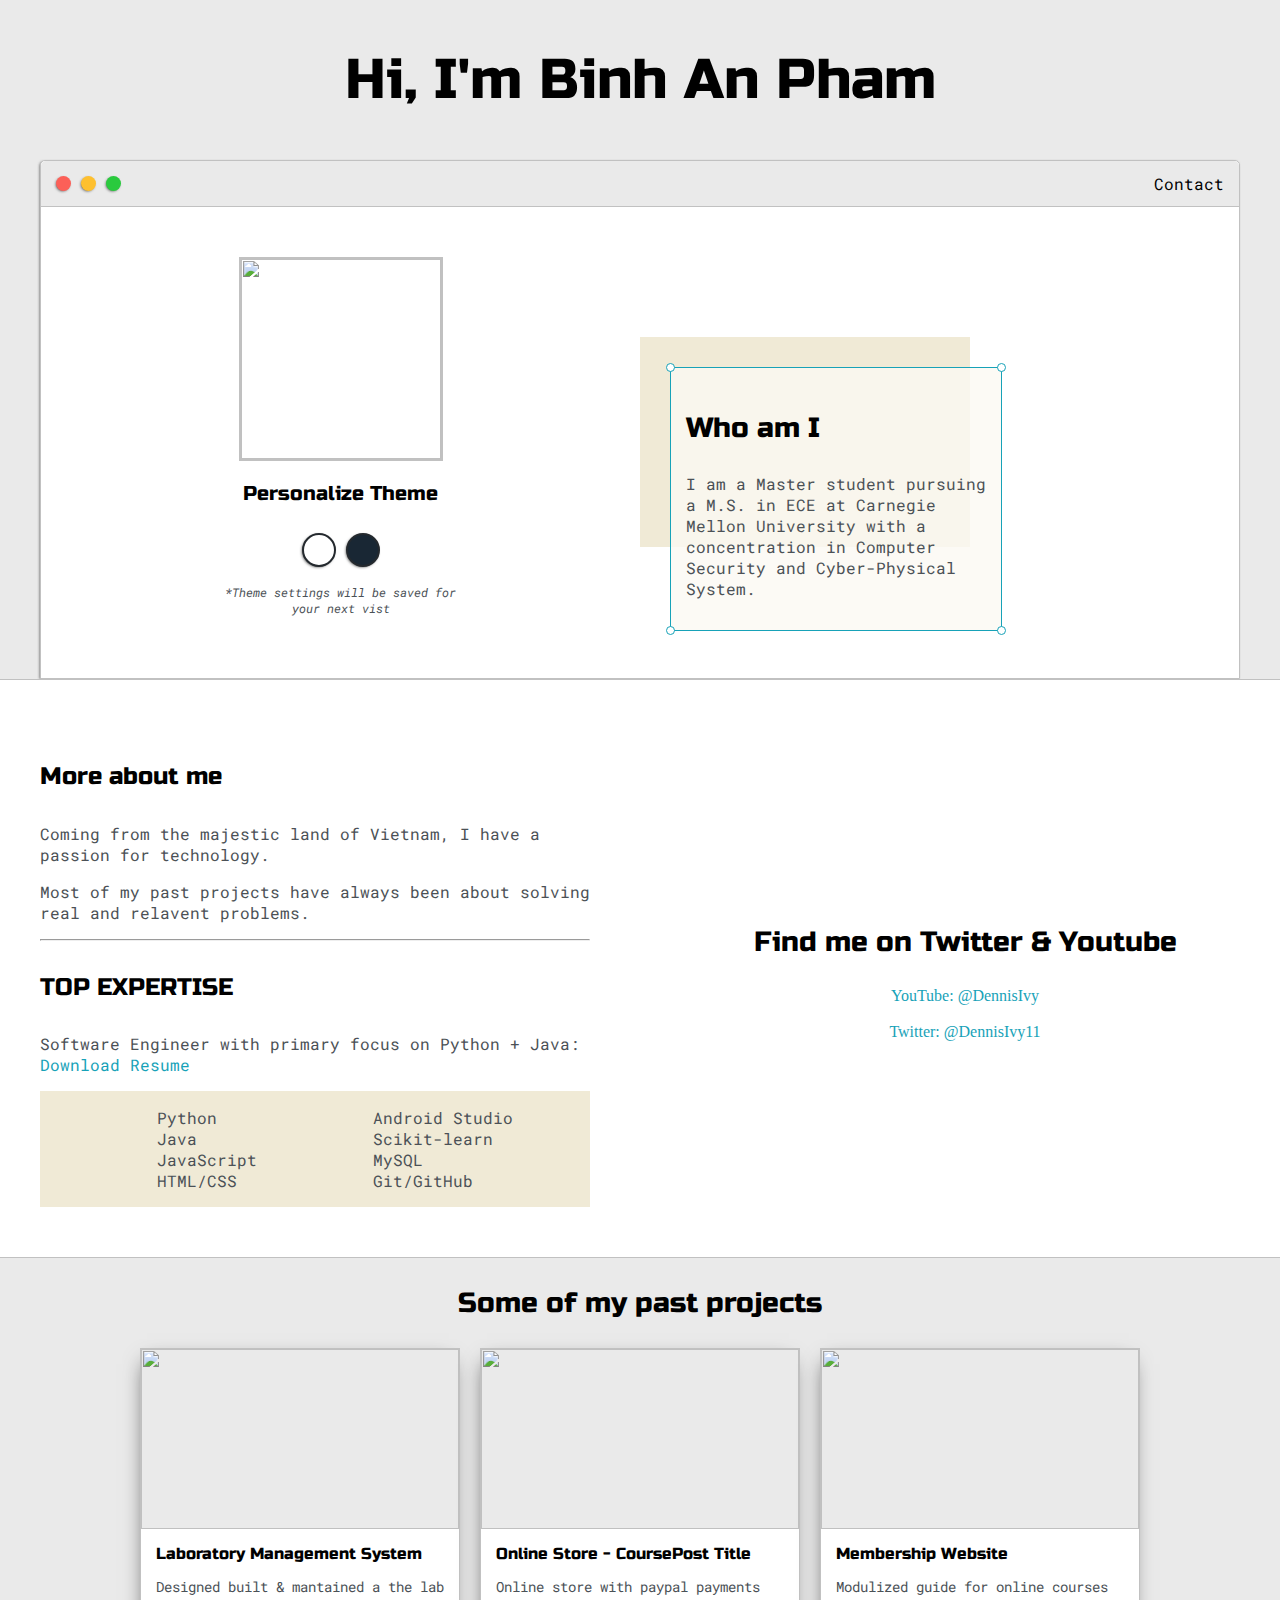
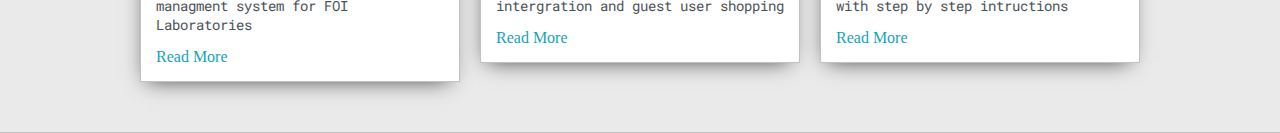
==== index.html @ dceb86a9 "first commit" ====
<!DOCTYPE html>
<html>
<head>
	<title>Binh An Pham</title>

	<meta name="viewport" content="width=device-width, initial-scale=1, maximum-scale=1, minimum-scale=1" />

	<link href="https://fonts.googleapis.com/css2?family=Russo+One&display=swap" rel="stylesheet">

	<link href="https://fonts.googleapis.com/css2?family=Roboto+Mono:wght@500&family=Russo+One&display=swap" rel="stylesheet">

	<link rel="stylesheet" type="text/css" href="default.css">
	<link id="theme-style" rel="stylesheet" type="text/css" href="">
</head>
<body>

	<section class="s1">
		<div class="main-container">
			<div class="greeting-wrapper">
				<h1>Hi, I'm Binh An Pham</h1>
			</div>


			<div class="intro-wrapper">
				<div class="nav-wrapper">

					<!-- Link around dots-wrapper added after tutorial video -->
					<a href="index.html">
						<div class="dots-wrapper">
							<div id="dot-1" class="browser-dot"></div>
							<div id="dot-2" class="browser-dot"></div>
							<div id="dot-3" class="browser-dot"></div>
						</div>
					</a>
					

					<ul id="navigation">
						<li><a href="index.html#contact">Contact</a></li>

					</ul>
				</div>

				<div class="left-column">
					<img id="profile_pic" src="images/Dennis.jpg">
					<h5 style="text-align: center;line-height: 0;">Personalize Theme</h5>

					<div id="theme-options-wrapper">
						<div data-mode="light" id="light-mode" class="theme-dot"></div>
						<div data-mode="blue" id="blue-mode" class="theme-dot"></div>
					</div>

					<p id="settings-note">*Theme settings will be saved for<br>your next vist</p>
				</div>

				<div class="right-column">

					<div id="preview-shadow">
						<div id="preview">
							<div id="corner-tl" class="corner"></div>
							<div id="corner-tr" class="corner"></div>
							<h3>Who am I</h3>
							<p>I am a Master student pursuing a M.S. in ECE at Carnegie Mellon University with a concentration in Computer Security and Cyber-Physical System.</p>
							<div id="corner-br" class="corner"></div>
							<div id="corner-bl" class="corner"></div>
						</div>
					</div>
				</div>
			</div>
		</div>
	</section>

	<section class="s2">
		<div class="main-container">

			<div class="about-wrapper">
				<div class="about-me">
					<h4>More about me</h4>

					<p>Coming from the majestic land of Vietnam, I have a passion for technology.</p>

					<p>Most of my past projects have always been about solving real and relavent problems.</p>


					<hr>

					<h4>TOP EXPERTISE</h4>

					<p>Software Engineer with primary focus on Python + Java: <a target="_blank" href="asset/Pham_resume.pdf">Download Resume</a></p>

					<div id="skills">
						<ul>
							<li>Python</li>
							<li>Java</li>
							<li>JavaScript</li>
							<li>HTML/CSS</li>
						</ul>
						<ul>
							<li>Android Studio</li>
							<li>Scikit-learn</li>
							<li>MySQL</li>
							<li>Git/GitHub</li>
						</ul>

					</div>

				</div>

				
				<div class="social-links">
					<h3>Find me on Twitter & Youtube</h3>

					<a target="_blank" href="https://www.youtube.com/c/dennisivy">YouTube: @DennisIvy</a>
					<br>
					<a target="_blank" href="https://twitter.com/dennisivy11">Twitter: @DennisIvy11</a>
				</div>
			</div>

		</div>
	</section>

	<section class="s1">
		<div class="main-container">
			<h3 style="text-align: center;">Some of my past projects</h3>

			<div class="post-wrapper">

				<div>
					<div class="post">
						<img class="thumbnail" src="images/dash.jpg">
						<div class="post-preview">
							<h6 class="post-title">Laboratory Management System</h6>
							<p class="post-intro">Designed built & mantained a the lab managment system for FOI Laboratories</p>
							<a href="post.html">Read More</a>
						</div>
					</div>
				</div>

				<div>
					<div class="post">
						<img class="thumbnail" src="images/ecom.jpg">
						<div class="post-preview">
							<h6 class="post-title">Online Store - CoursePost Title</h6>
							<p class="post-intro">Online store with paypal payments intergration and guest user shopping</p>
							<a href="post.html">Read More</a>
						</div>
					</div>
				</div>

				<div>
					<div class="post">
						<img class="thumbnail" src="images/membership site.jpg">
						<div class="post-preview">
							<h6 class="post-title">Membership Website</h6>
							<p class="post-intro">Modulized guide for online courses with step by  step intructions</p>
							<a href="post.html">Read More</a>
						</div>
					</div>
				</div>

			</div>
		</div>
	</section>

	<script type="text/javascript" src="script.js"></script>
</body>
</html>
---- default.css ----
:root{
	--mainColor:#eaeaea;
	--secondaryColor:#fff;

	--borderColor:#c1c1c1;

	--mainText:black;
	--secondaryText:#4b5156;

	--themeDotBorder:#24292e;

	--previewBg:rgb(251, 249, 243, 0.8);
	--previewShadow:#f0ead6;


	--buttonColor:black;


}


html, body{
	padding: 0;
	margin: 0;
	scroll-behavior: smooth;
}

body *{
	transition: 0.3s;
}


h1, h2, h3, h4, h5, h6, strong{
	color: var(--mainText);
	font-family: 'Russo One', sans-serif;
	font-weight: 500;
}

p, li, span, label, input, textarea{
	color: var(--secondaryText);
	font-family: 'Roboto Mono', monospace;
}

a{
	text-decoration: none;
	color:#17a2b8;
}

ul{
	list-style: none;
}

h1 { font-size: 56px;}
h2 { font-size: 36px;}
h3 { font-size: 28px;}
h4 { font-size: 24px;}
h5 { font-size: 20px;}
h6 { font-size: 16px;}


.s1{
	background-color: var(--mainColor);
	border-bottom:1px solid var(--borderColor);
	overflow:auto;
}

.s2{
	background-color: var(--secondaryColor);
	border-bottom:1px solid var(--borderColor);
	overflow:auto;
}




.main-container{
	width: 1200px;
	margin: 0 auto;
}


.greeting-wrapper{
	display: grid;
	text-align: center;
	align-content: center;
	min-height: 10em;

}

.intro-wrapper{
	background-color: var(--secondaryColor);
	border:1px solid var(--borderColor);
	border-radius:5px 5px 0 0;


	-webkit-box-shadow: -1px 1px 3px -1px rgba(0,0,0,0.75);
	-moz-box-shadow: -1px 1px 3px -1px rgba(0,0,0,0.75);
	box-shadow: -1px 1px 3px -1px rgba(0,0,0,0.75);

	display: grid;
	grid-template-columns: 1fr 1fr;
	grid-template-areas: 
		'nav-wrapper nav-wrapper'
		'left-column right-column'
	;
}


.nav-wrapper{
	border-radius:5px 5px 0 0;
	grid-area:nav-wrapper;
	border-bottom: 1px solid var(--borderColor);
	display: flex;
	justify-content: space-between;
	align-items: center;
	background-color: var(--mainColor);
}

#navigation a{
	color:var(--mainText);
}


#navigation{
	margin:0;
	padding: 10px;
}

#navigation li{
	display: inline-block;
	margin-right: 5px;
	margin-left:5px;
}

.dots-wrapper{
	display: flex;
	padding: 10px;
}

#dot-1{
	background-color:  #FC6058;
}

#dot-2{
	background-color:  #FEC02F;
}

#dot-3{
	background-color:  #2ACA3E;
}

.browser-dot{
	background-color: black;
	height: 15px;
	width: 15px;
	border-radius: 50%;
	margin: 5px;

	-webkit-box-shadow: -1px 1px 3px -1px rgba(0,0,0,0.75);
	-moz-box-shadow: -1px 1px 3px -1px rgba(0,0,0,0.75);
	box-shadow: -1px 1px 3px -1px rgba(0,0,0,0.75);

}


.left-column{
	grid-area: left-column;
	padding-top:50px;
	padding-bottom: 50px;
}

#profile_pic{
	display: block;
	margin:0 auto;

	height: 200px;
	width: 200px;
	object-fit: cover;
	border:2px solid var(--borderColor);
}


#theme-options-wrapper{
	display: flex;
	justify-content: center;
}

.theme-dot{
	height: 30px;
	width: 30px;
	background-color: black;
	border-radius: 50%;

	margin: 5px;
	border:2px solid var(--themeDotBorder);

	-webkit-box-shadow: -1px 1px 3px -1px rgba(0,0,0,0.75);
	-moz-box-shadow: -1px 1px 3px -1px rgba(0,0,0,0.75);
	box-shadow: -1px 1px 3px -1px rgba(0,0,0,0.75);

	cursor: pointer;
}


.theme-dot:hover{
	border-width: 5px;
}


#light-mode{
	background-color: #fff;
}

#blue-mode{
	background-color: #192734;
}

#green-mode{
	background-color: #78866b;
}

#purple-mode{
	background-color: #7E4C74;
}

#settings-note{
	font-size: 12px;
	font-style: italic;
	text-align: center;
}

.right-column{
	grid-area: right-column;
	display: grid;
	align-content: center;

	padding-top: 50px;
	padding-bottom: 50px;
}


#preview-shadow{
	background-color: var(--previewShadow);
	max-width: 300px;
	height: 180px;
	padding-left: 30px;
	padding-top: 30px;
}

#preview{
	width: 300px;
	border:1.5px solid #17a2b8;
	background-color: var(--previewBg);
	padding:15px;
	position: relative;
}

.corner{
	width:7px;
	height: 7px;
	border-radius: 50%;
	border:1.5px solid #17a2b8;
	background-color: #fff;
	position: absolute;
}

#corner-tl{
	top:-5px;
	left: -5px
}

#corner-tr{
	top:-5px;
	right: -5px
}


#corner-br{
	bottom:-5px;
	right: -5px
}


#corner-bl{
	bottom:-5px;
	left: -5px
}

.about-wrapper{
	display: grid;
	grid-template-columns: repeat(auto-fit, minmax(320px, 1fr));
	padding-bottom: 50px;
	padding-top: 50px;
	gap:100px;
}


#skills{
	display: flex;
	justify-content: space-evenly;
	background-color: var(--previewShadow);
}

.social-links{
	display: grid;
	align-content: center;
	text-align: center;
}

#social_img{
	width: 100%;
}


.post-wrapper{
	display: grid;
	grid-template-columns: repeat(auto-fit, 320px);
	gap:20px;
	justify-content: center;
	padding-bottom: 50px;
}

.post{
	border:1px solid var(--borderColor);
	-webkit-box-shadow: -2px 7px 21px -9px rgba(0,0,0,0.75);
	-moz-box-shadow: -2px 7px 21px -9px rgba(0,0,0,0.75);
	box-shadow: -2px 7px 21px -9px rgba(0,0,0,0.75);
}

.thumbnail{
	display: block;
	width: 100%;
	height:180px;
	object-fit: cover;
}

.post-preview{
	background-color: #fff;
	padding:15px;
}

.post-title{
	color:black;
	margin: 0;
}

.post-intro{
	color:#4b5156;
	font-size: 14px;
}


#contact-form{
	display: block;
	max-width: 600px;
	margin: 0 auto;
	border: 1px solid var(--borderColor);
	padding: 15px;
	border-radius: 5px;
	background-color: var(--mainColor);
	margin-bottom: 50px;

}

#contact-form label{
	line-height: 2.7em;
}

#contact-form textarea{
	min-height: 100px;
	font-size: 14px;
}


.input-field{
	width: 100%;
	padding-top: 10px;
	padding-bottom:10px; 
	background-color: var(--secondaryColor);
	border-radius: 5px;
	border:1px solid var(--borderColor);
	font-size: 14px;
}


#submit-btn{
	margin-top: 10px;
	width: 100%;
	padding-top: 10px;
	padding-bottom:10px; 
	color: #fff;
	background-color: var(--buttonColor);
	border:none;
}


@media screen and (max-width: 1200px){
	.main-container{
		width: 95%;
	}
}

@media screen and (max-width: 800px){
	.intro-wrapper{
		grid-template-columns: 1fr;
		grid-template-areas: 
			'nav-wrapper'
			'left-column'
			'right-column'
		;
	}

	.right-column{
		justify-content: center;
	}

}

@media screen and (max-width: 400px){
	#preview-shadow{
		max-width: 280px;
		height: 180px;
		padding-left: 10px;
		padding-top: 10px;
	}

	#preview{
		width: 280px;

	}

}
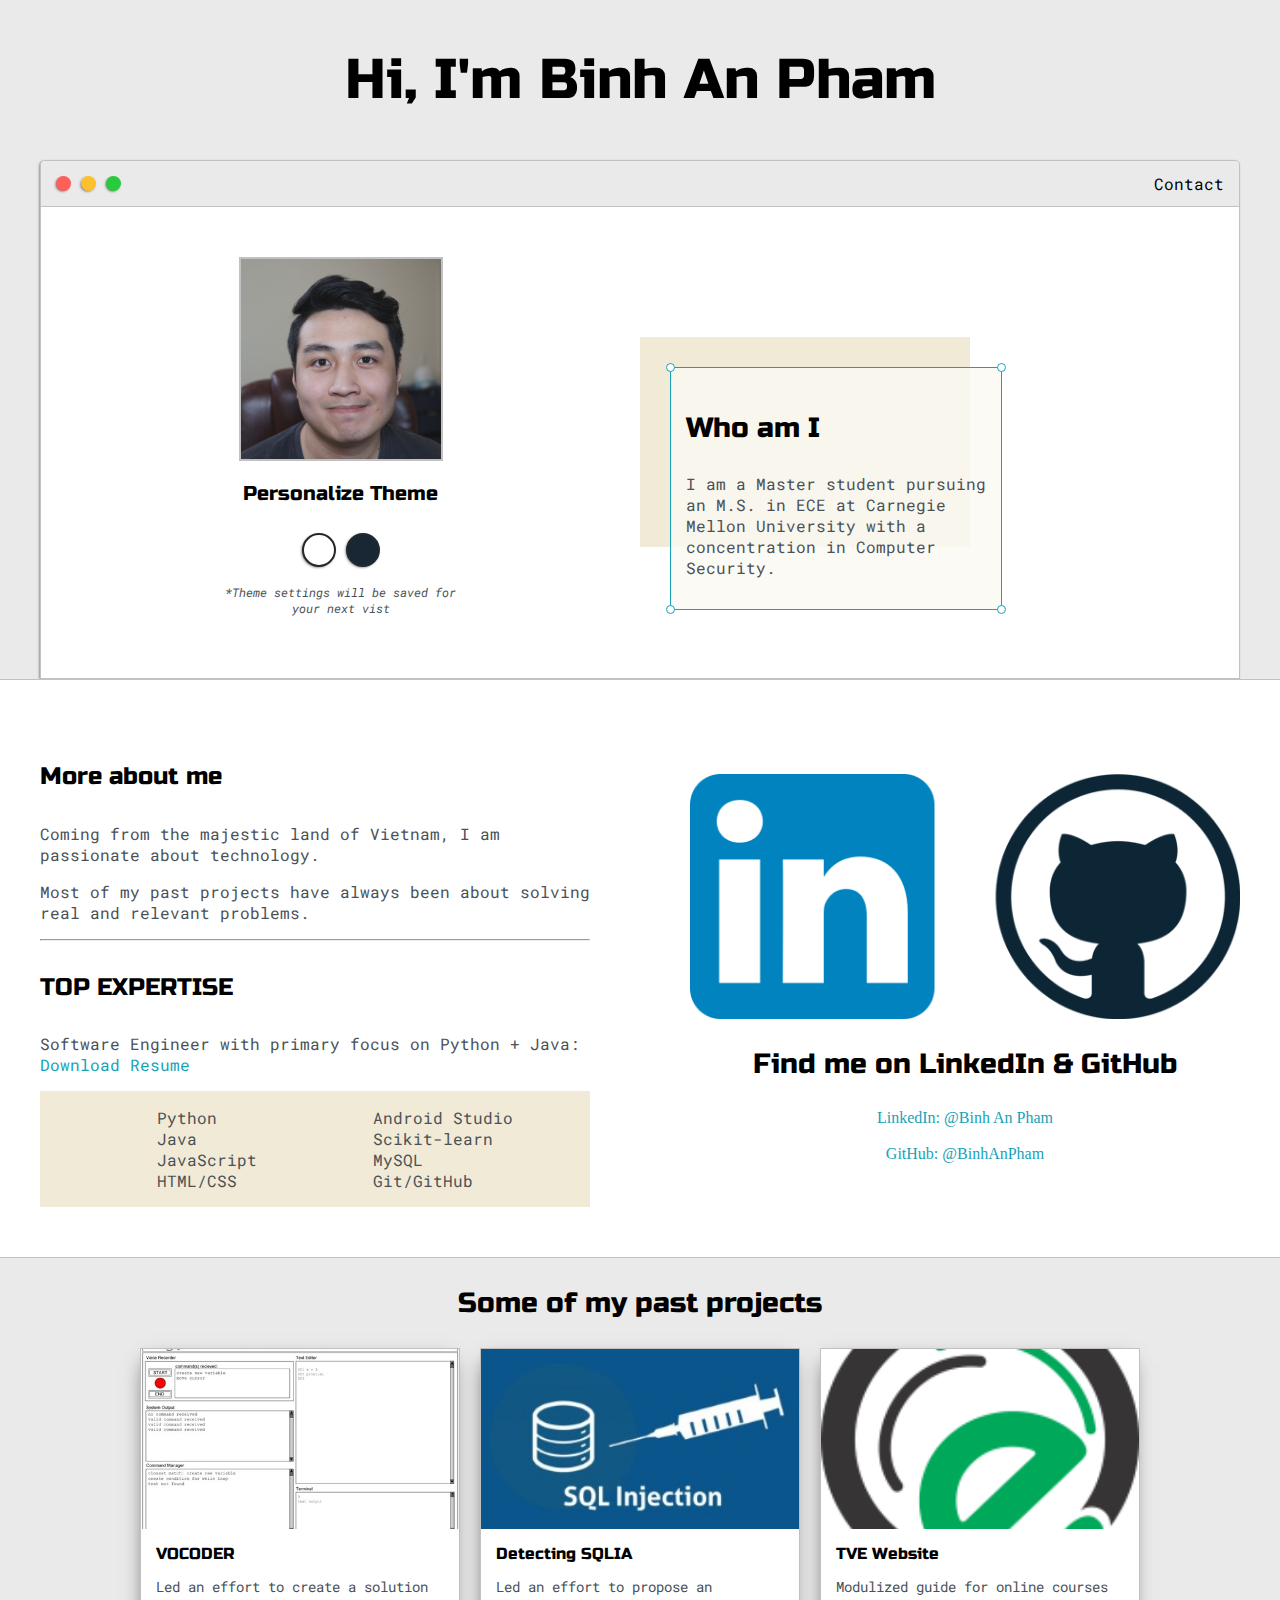
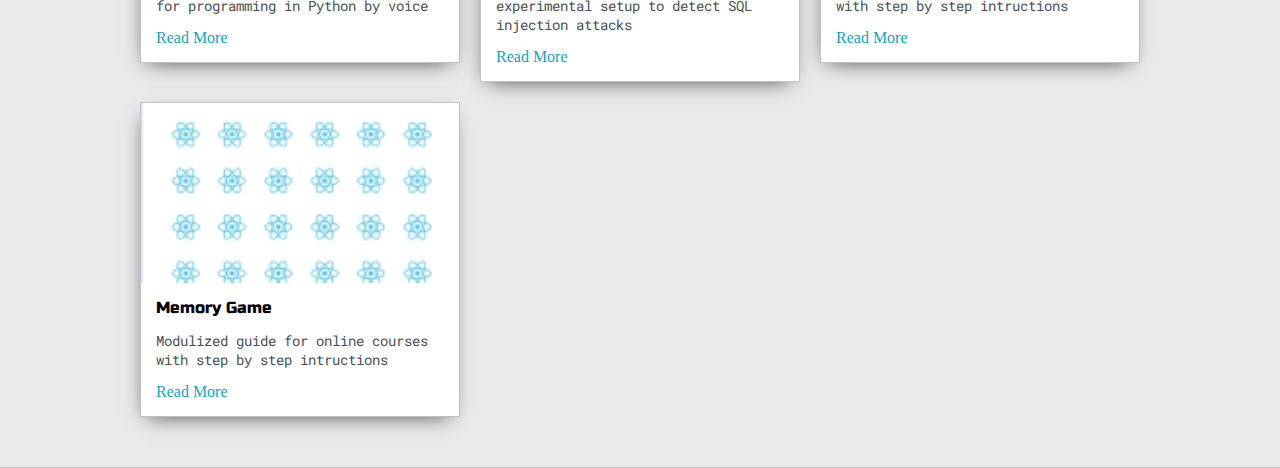
==== commit 4beaa76b: "Adding images for the website" ====
--- a/index.html
+++ b/index.html
@@ -41,7 +41,7 @@
 				</div>
 
 				<div class="left-column">
-					<img id="profile_pic" src="images/Dennis.jpg">
+					<img id="profile_pic" src="asset/profile.png">
 					<h5 style="text-align: center;line-height: 0;">Personalize Theme</h5>
 
 					<div id="theme-options-wrapper">
@@ -59,7 +59,7 @@
 							<div id="corner-tl" class="corner"></div>
 							<div id="corner-tr" class="corner"></div>
 							<h3>Who am I</h3>
-							<p>I am a Master student pursuing a M.S. in ECE at Carnegie Mellon University with a concentration in Computer Security and Cyber-Physical System.</p>
+							<p>I am a Master student pursuing an M.S. in ECE at Carnegie Mellon University with a concentration in Computer Security.</p>
 							<div id="corner-br" class="corner"></div>
 							<div id="corner-bl" class="corner"></div>
 						</div>
@@ -76,9 +76,9 @@
 				<div class="about-me">
 					<h4>More about me</h4>
 
-					<p>Coming from the majestic land of Vietnam, I have a passion for technology.</p>
+					<p>Coming from the majestic land of Vietnam, I am passionate about technology.</p>
 
-					<p>Most of my past projects have always been about solving real and relavent problems.</p>
+					<p>Most of my past projects have always been about solving real and relevant problems.</p>
 
 
 					<hr>
@@ -107,11 +107,11 @@
 
 				
 				<div class="social-links">
-					<h3>Find me on Twitter & Youtube</h3>
-
-					<a target="_blank" href="https://www.youtube.com/c/dennisivy">YouTube: @DennisIvy</a>
+					<img id="social_img" src="asset/social_img.jpg">
+					<h3>Find me on LinkedIn & GitHub</h3>
+					<a target="_blank" href="https://www.linkedin.com/in/binh-an-pham/">LinkedIn: @Binh An Pham</a>
 					<br>
-					<a target="_blank" href="https://twitter.com/dennisivy11">Twitter: @DennisIvy11</a>
+					<a target="_blank" href="https://github.com/anbinhpham1107">GitHub: @BinhAnPham</a>
 				</div>
 			</div>
 
@@ -126,10 +126,10 @@
 
 				<div>
 					<div class="post">
-						<img class="thumbnail" src="images/dash.jpg">
+						<img class="thumbnail" src="asset/vocoder.jpg">
 						<div class="post-preview">
-							<h6 class="post-title">Laboratory Management System</h6>
-							<p class="post-intro">Designed built & mantained a the lab managment system for FOI Laboratories</p>
+							<h6 class="post-title">VOCODER</h6>
+							<p class="post-intro">Led an effort to create a solution for programming in Python by voice</p>
 							<a href="post.html">Read More</a>
 						</div>
 					</div>
@@ -137,10 +137,10 @@
 
 				<div>
 					<div class="post">
-						<img class="thumbnail" src="images/ecom.jpg">
+						<img class="thumbnail" src="asset/sql.jpg">
 						<div class="post-preview">
-							<h6 class="post-title">Online Store - CoursePost Title</h6>
-							<p class="post-intro">Online store with paypal payments intergration and guest user shopping</p>
+							<h6 class="post-title">Detecting SQLIA</h6>
+							<p class="post-intro">Led an effort to propose an experimental setup to detect SQL injection attacks</p>
 							<a href="post.html">Read More</a>
 						</div>
 					</div>
@@ -148,9 +148,20 @@
 
 				<div>
 					<div class="post">
-						<img class="thumbnail" src="images/membership site.jpg">
+						<img class="thumbnail" src="asset/tve.png">
 						<div class="post-preview">
-							<h6 class="post-title">Membership Website</h6>
+							<h6 class="post-title">TVE Website</h6>
+							<p class="post-intro">Modulized guide for online courses with step by  step intructions</p>
+							<a href="post.html">Read More</a>
+						</div>
+					</div>
+				</div>
+
+				<div>
+					<div class="post">
+						<img class="thumbnail" src="asset/memgame.png">
+						<div class="post-preview">
+							<h6 class="post-title">Memory Game</h6>
 							<p class="post-intro">Modulized guide for online courses with step by  step intructions</p>
 							<a href="post.html">Read More</a>
 						</div>
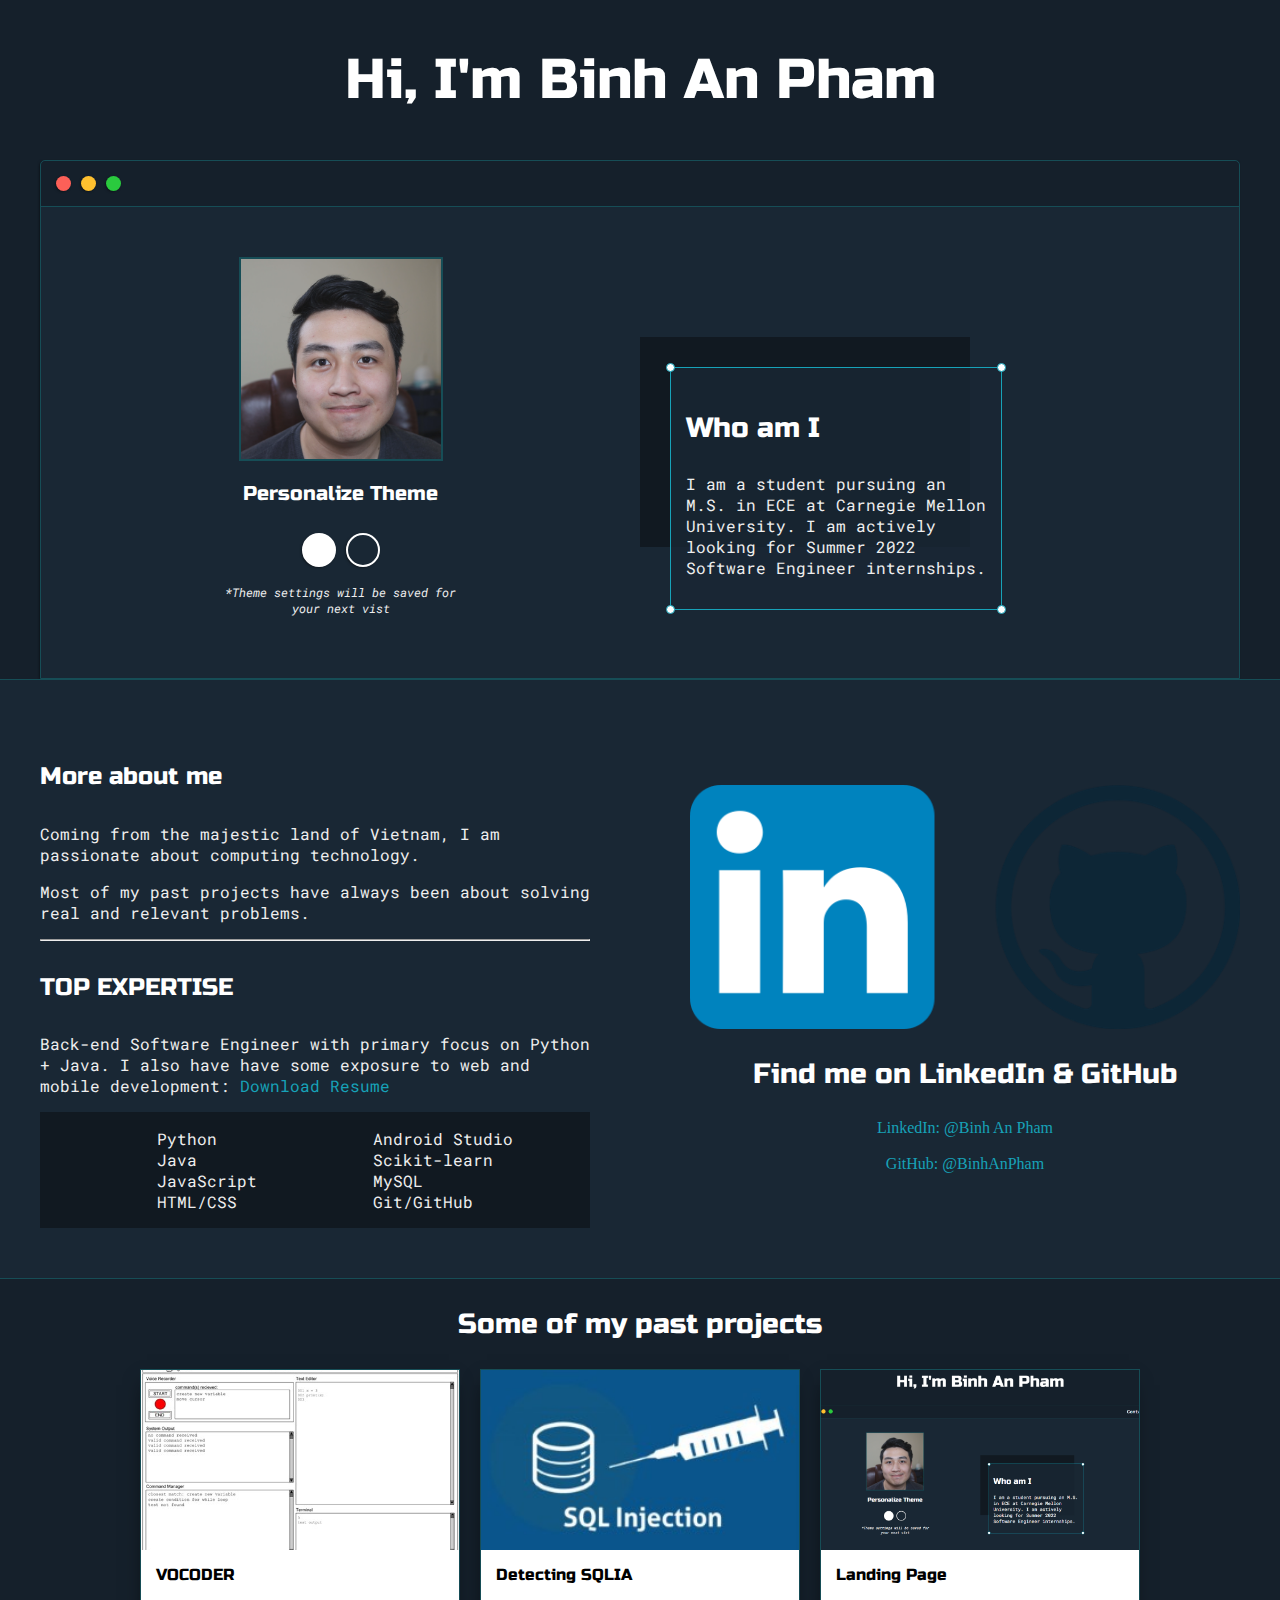
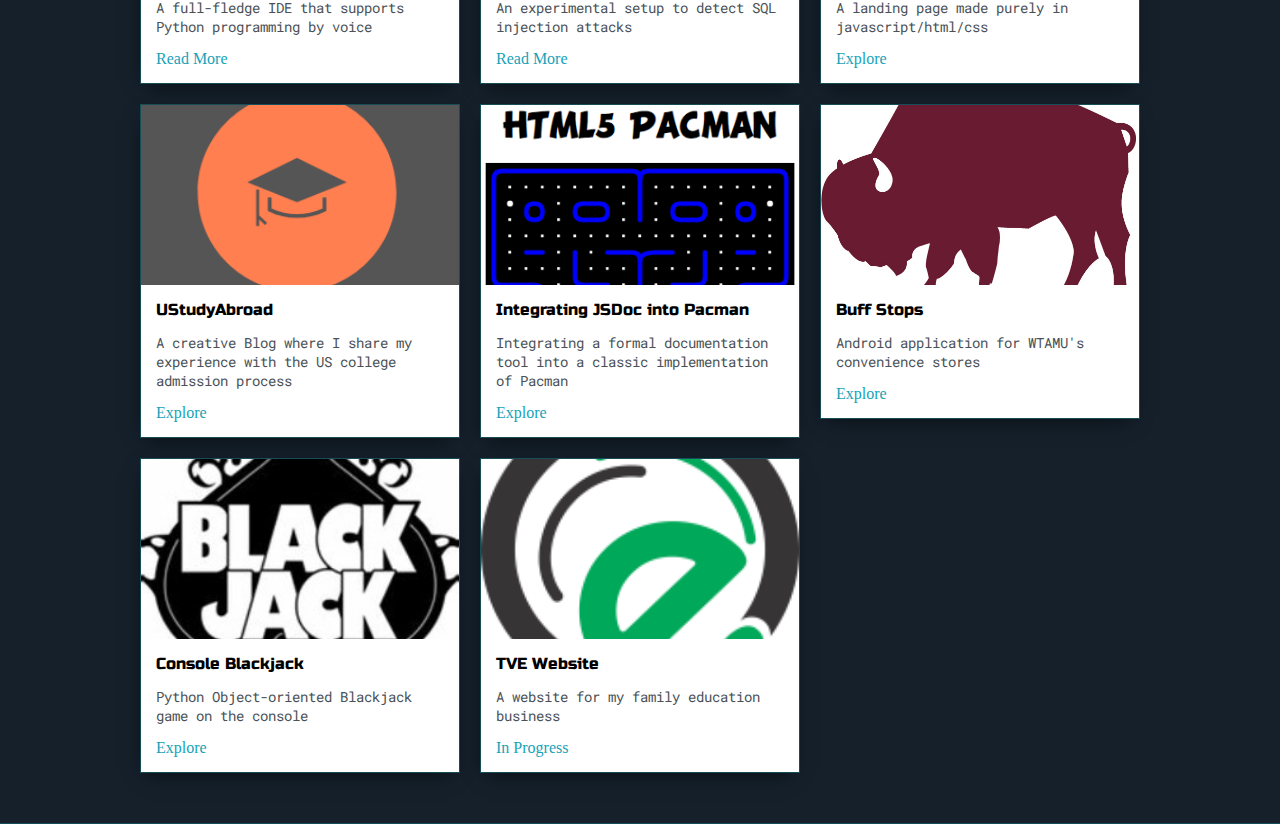
==== commit e785726b: "Deploy" ====
--- a/index.html
+++ b/index.html
@@ -24,7 +24,6 @@
 			<div class="intro-wrapper">
 				<div class="nav-wrapper">
 
-					<!-- Link around dots-wrapper added after tutorial video -->
 					<a href="index.html">
 						<div class="dots-wrapper">
 							<div id="dot-1" class="browser-dot"></div>
@@ -32,12 +31,7 @@
 							<div id="dot-3" class="browser-dot"></div>
 						</div>
 					</a>
-					
-
-					<ul id="navigation">
-						<li><a href="index.html#contact">Contact</a></li>
-
-					</ul>
+				
 				</div>
 
 				<div class="left-column">
@@ -59,7 +53,7 @@
 							<div id="corner-tl" class="corner"></div>
 							<div id="corner-tr" class="corner"></div>
 							<h3>Who am I</h3>
-							<p>I am a Master student pursuing an M.S. in ECE at Carnegie Mellon University with a concentration in Computer Security.</p>
+							<p>I am a student pursuing an M.S. in ECE at Carnegie Mellon University. I am actively looking for Summer 2022 Software Engineer internships.</p>
 							<div id="corner-br" class="corner"></div>
 							<div id="corner-bl" class="corner"></div>
 						</div>
@@ -76,7 +70,7 @@
 				<div class="about-me">
 					<h4>More about me</h4>
 
-					<p>Coming from the majestic land of Vietnam, I am passionate about technology.</p>
+					<p>Coming from the majestic land of Vietnam, I am passionate about computing technology.</p>
 
 					<p>Most of my past projects have always been about solving real and relevant problems.</p>
 
@@ -85,7 +79,7 @@
 
 					<h4>TOP EXPERTISE</h4>
 
-					<p>Software Engineer with primary focus on Python + Java: <a target="_blank" href="asset/Pham_resume.pdf">Download Resume</a></p>
+					<p>Back-end Software Engineer with primary focus on Python + Java. I also have have some exposure to web and mobile development: <a target="_blank" href="asset/Pham_resume.pdf">Download Resume</a></p>
 
 					<div id="skills">
 						<ul>
@@ -129,8 +123,8 @@
 						<img class="thumbnail" src="asset/vocoder.jpg">
 						<div class="post-preview">
 							<h6 class="post-title">VOCODER</h6>
-							<p class="post-intro">Led an effort to create a solution for programming in Python by voice</p>
-							<a href="post.html">Read More</a>
+							<p class="post-intro"> A full-fledge IDE that supports Python programming by voice</p>
+							<a href="vocoder.html">Read More</a>
 						</div>
 					</div>
 				</div>
@@ -140,8 +134,63 @@
 						<img class="thumbnail" src="asset/sql.jpg">
 						<div class="post-preview">
 							<h6 class="post-title">Detecting SQLIA</h6>
-							<p class="post-intro">Led an effort to propose an experimental setup to detect SQL injection attacks</p>
-							<a href="post.html">Read More</a>
+							<p class="post-intro">An experimental setup to detect SQL injection attacks</p>
+							<a href="sqlia.html">Read More</a>
+						</div>
+					</div>
+				</div>
+
+				<div>
+					<div class="post">
+						<img class="thumbnail" src="asset/personalsite.png">
+						<div class="post-preview">
+							<h6 class="post-title">Landing Page</h6>
+							<p class="post-intro">A landing page made purely in javascript/html/css</p>
+							<a href="http://apham.info/">Explore</a>
+						</div>
+					</div>
+				</div>
+
+				<div>
+					<div class="post">
+						<img class="thumbnail" src="asset/ustudyabroad.png">
+						<div class="post-preview">
+							<h6 class="post-title">UStudyAbroad</h6>
+							<p class="post-intro">A creative Blog where I share my experience with the US college admission process</p>
+							<a href="https://www.ustudyabroad.com/">Explore</a>
+						</div>
+					</div>
+				</div>
+
+				<div>
+					<div class="post">
+						<img class="thumbnail" src="asset/pacman.png">
+						<div class="post-preview">
+							<h6 class="post-title">Integrating JSDoc into Pacman</h6>
+							<p class="post-intro">Integrating a formal documentation tool into a classic implementation of Pacman</p>
+							<a href="https://github.com/anbinhpham1107/pacman">Explore</a>
+						</div>
+					</div>
+				</div>
+
+				<div>
+					<div class="post">
+						<img class="thumbnail" src="asset/NewBuffalo.jpg">
+						<div class="post-preview">
+							<h6 class="post-title">Buff Stops</h6>
+							<p class="post-intro">Android application for WTAMU's convenience stores</p>
+							<a href="https://github.com/anbinhpham1107/Buff-Stops">Explore</a>
+						</div>
+					</div>
+				</div>
+
+				<div>
+					<div class="post">
+						<img class="thumbnail" src="asset/blackjack.jpeg">
+						<div class="post-preview">
+							<h6 class="post-title">Console Blackjack</h6>
+							<p class="post-intro">Python Object-oriented Blackjack game on the console</p>
+							<a href="https://github.com/anbinhpham1107/Blackjack">Explore</a>
 						</div>
 					</div>
 				</div>
@@ -151,19 +200,8 @@
 						<img class="thumbnail" src="asset/tve.png">
 						<div class="post-preview">
 							<h6 class="post-title">TVE Website</h6>
-							<p class="post-intro">Modulized guide for online courses with step by  step intructions</p>
-							<a href="post.html">Read More</a>
-						</div>
-					</div>
-				</div>
-
-				<div>
-					<div class="post">
-						<img class="thumbnail" src="asset/memgame.png">
-						<div class="post-preview">
-							<h6 class="post-title">Memory Game</h6>
-							<p class="post-intro">Modulized guide for online courses with step by  step intructions</p>
-							<a href="post.html">Read More</a>
+							<p class="post-intro">A website for my family education business</p>
+							<a>In Progress</a>
 						</div>
 					</div>
 				</div>
@@ -171,7 +209,7 @@
 			</div>
 		</div>
 	</section>
-
+	
 	<script type="text/javascript" src="script.js"></script>
 </body>
 </html>--- a/default.css
+++ b/default.css
@@ -12,10 +12,7 @@
 	--previewBg:rgb(251, 249, 243, 0.8);
 	--previewShadow:#f0ead6;
 
-
 	--buttonColor:black;
-
-
 }
 
 
@@ -215,13 +212,6 @@
 	background-color: #192734;
 }
 
-#green-mode{
-	background-color: #78866b;
-}
-
-#purple-mode{
-	background-color: #7E4C74;
-}
 
 #settings-note{
 	font-size: 12px;
@@ -294,7 +284,6 @@
 	gap:100px;
 }
 
-
 #skills{
 	display: flex;
 	justify-content: space-evenly;
@@ -347,86 +336,4 @@
 .post-intro{
 	color:#4b5156;
 	font-size: 14px;
-}
-
-
-#contact-form{
-	display: block;
-	max-width: 600px;
-	margin: 0 auto;
-	border: 1px solid var(--borderColor);
-	padding: 15px;
-	border-radius: 5px;
-	background-color: var(--mainColor);
-	margin-bottom: 50px;
-
-}
-
-#contact-form label{
-	line-height: 2.7em;
-}
-
-#contact-form textarea{
-	min-height: 100px;
-	font-size: 14px;
-}
-
-
-.input-field{
-	width: 100%;
-	padding-top: 10px;
-	padding-bottom:10px; 
-	background-color: var(--secondaryColor);
-	border-radius: 5px;
-	border:1px solid var(--borderColor);
-	font-size: 14px;
-}
-
-
-#submit-btn{
-	margin-top: 10px;
-	width: 100%;
-	padding-top: 10px;
-	padding-bottom:10px; 
-	color: #fff;
-	background-color: var(--buttonColor);
-	border:none;
-}
-
-
-@media screen and (max-width: 1200px){
-	.main-container{
-		width: 95%;
-	}
-}
-
-@media screen and (max-width: 800px){
-	.intro-wrapper{
-		grid-template-columns: 1fr;
-		grid-template-areas: 
-			'nav-wrapper'
-			'left-column'
-			'right-column'
-		;
-	}
-
-	.right-column{
-		justify-content: center;
-	}
-
-}
-
-@media screen and (max-width: 400px){
-	#preview-shadow{
-		max-width: 280px;
-		height: 180px;
-		padding-left: 10px;
-		padding-top: 10px;
-	}
-
-	#preview{
-		width: 280px;
-
-	}
-
 }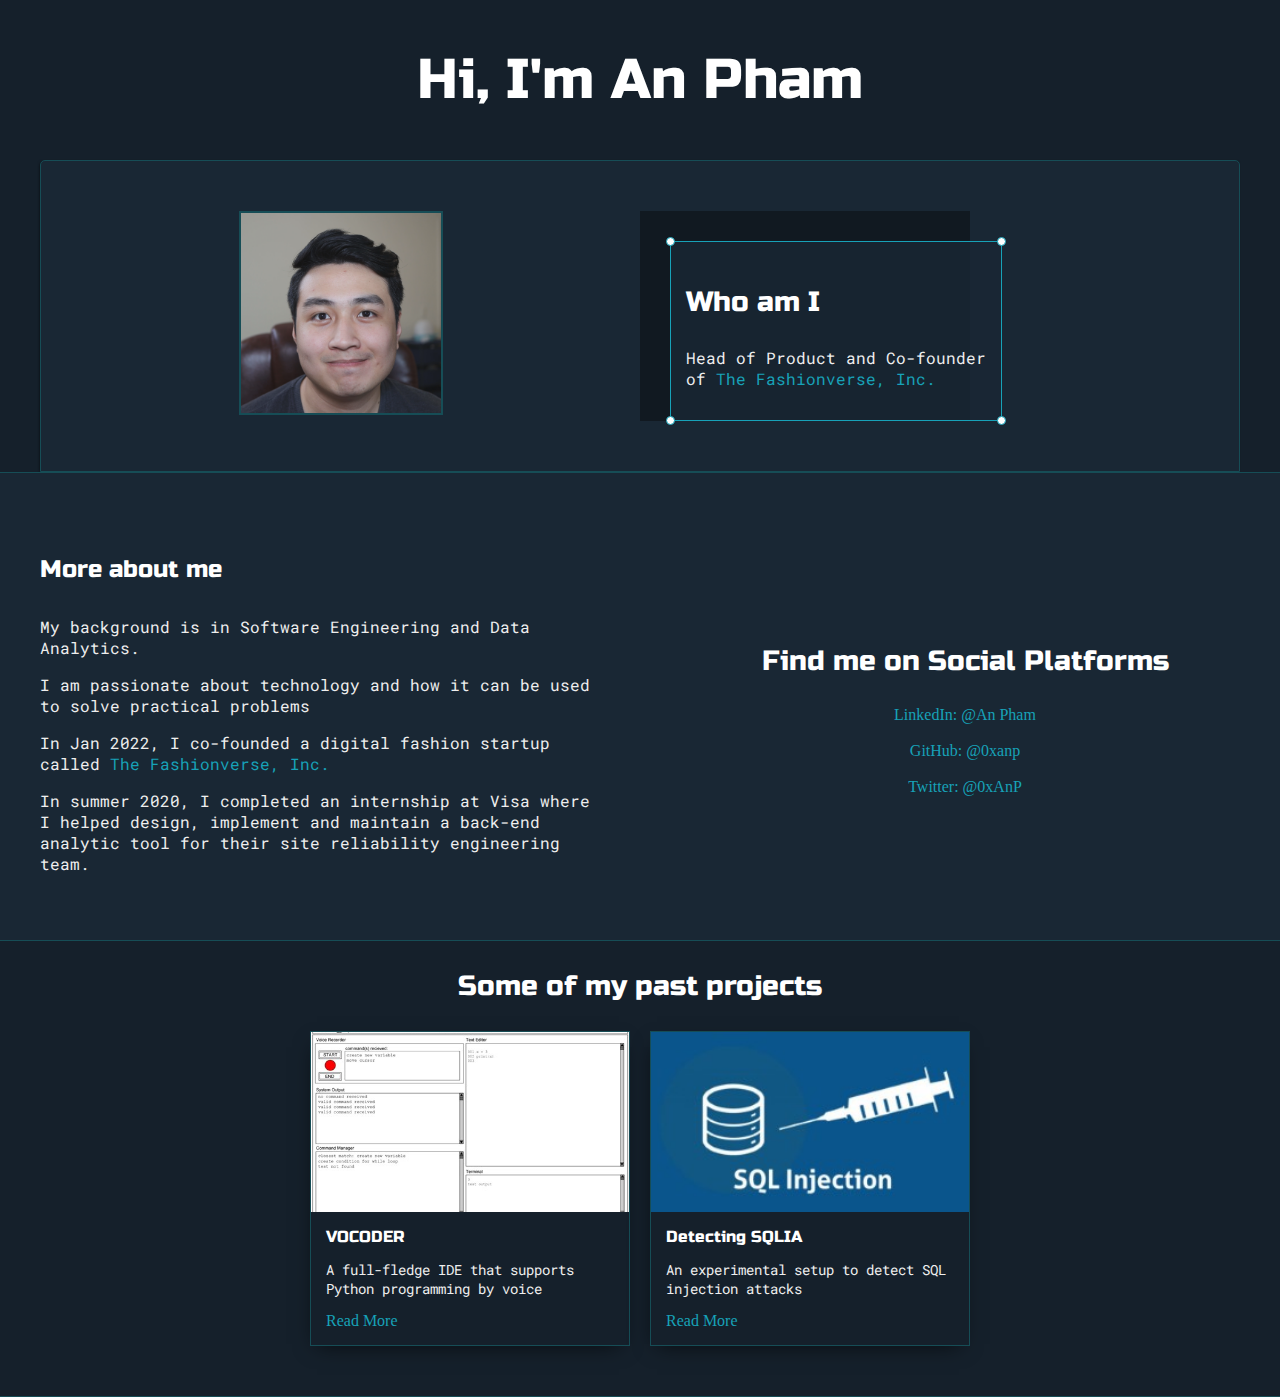
==== commit 57ce9d7b: "updating names and headers" ====
--- a/index.html
+++ b/index.html
@@ -1,7 +1,7 @@
 <!DOCTYPE html>
 <html>
 <head>
-	<title>Binh An Pham</title>
+	<title>👨‍💻 An Pham</title>
 
 	<meta name="viewport" content="width=device-width, initial-scale=1, maximum-scale=1, minimum-scale=1" />
 
@@ -17,33 +17,14 @@
 	<section class="s1">
 		<div class="main-container">
 			<div class="greeting-wrapper">
-				<h1>Hi, I'm Binh An Pham</h1>
+				<h1>Hi, I'm An Pham</h1>
 			</div>
 
 
 			<div class="intro-wrapper">
-				<div class="nav-wrapper">
-
-					<a href="index.html">
-						<div class="dots-wrapper">
-							<div id="dot-1" class="browser-dot"></div>
-							<div id="dot-2" class="browser-dot"></div>
-							<div id="dot-3" class="browser-dot"></div>
-						</div>
-					</a>
-				
-				</div>
 
 				<div class="left-column">
 					<img id="profile_pic" src="asset/profile.png">
-					<h5 style="text-align: center;line-height: 0;">Personalize Theme</h5>
-
-					<div id="theme-options-wrapper">
-						<div data-mode="light" id="light-mode" class="theme-dot"></div>
-						<div data-mode="blue" id="blue-mode" class="theme-dot"></div>
-					</div>
-
-					<p id="settings-note">*Theme settings will be saved for<br>your next vist</p>
 				</div>
 
 				<div class="right-column">
@@ -53,7 +34,7 @@
 							<div id="corner-tl" class="corner"></div>
 							<div id="corner-tr" class="corner"></div>
 							<h3>Who am I</h3>
-							<p>I am a student pursuing an M.S. in ECE at Carnegie Mellon University. I am actively looking for Summer 2022 Software Engineer internships.</p>
+							<p>Head of Product and Co-founder of <a target="_blank" href="https://www.thefashionverse.io/">The Fashionverse, Inc.</a></p>
 							<div id="corner-br" class="corner"></div>
 							<div id="corner-bl" class="corner"></div>
 						</div>
@@ -70,42 +51,23 @@
 				<div class="about-me">
 					<h4>More about me</h4>
 
-					<p>Coming from the majestic land of Vietnam, I am passionate about computing technology.</p>
+					<p> My background is in Software Engineering and Data Analytics.</p>
 
-					<p>Most of my past projects have always been about solving real and relevant problems.</p>
+					<p>I am passionate about technology and how it can be used to solve practical problems</p>
 
+					<p>In Jan 2022, I co-founded a digital fashion startup called <a target="_blank" href="https://www.thefashionverse.io/">The Fashionverse, Inc.</a></p> 
 
-					<hr>
-
-					<h4>TOP EXPERTISE</h4>
-
-					<p>Back-end Software Engineer with primary focus on Python + Java. I also have have some exposure to web and mobile development: <a target="_blank" href="asset/Pham_resume.pdf">Download Resume</a></p>
-
-					<div id="skills">
-						<ul>
-							<li>Python</li>
-							<li>Java</li>
-							<li>JavaScript</li>
-							<li>HTML/CSS</li>
-						</ul>
-						<ul>
-							<li>Android Studio</li>
-							<li>Scikit-learn</li>
-							<li>MySQL</li>
-							<li>Git/GitHub</li>
-						</ul>
-
-					</div>
-
+					<p>In summer 2020, I completed an internship at Visa where I helped design, implement and maintain a back-end analytic tool for their site reliability engineering team. </p>
+					
 				</div>
 
-				
 				<div class="social-links">
-					<img id="social_img" src="asset/social_img.jpg">
-					<h3>Find me on LinkedIn & GitHub</h3>
-					<a target="_blank" href="https://www.linkedin.com/in/binh-an-pham/">LinkedIn: @Binh An Pham</a>
+					<h3>Find me on Social Platforms</h3>
+					<a target="_blank" href="https://www.linkedin.com/in/binh-an-pham/">LinkedIn: @An Pham</a>
 					<br>
-					<a target="_blank" href="https://github.com/anbinhpham1107">GitHub: @BinhAnPham</a>
+					<a target="_blank" href="https://github.com/0xanp">GitHub: @0xanp</a>
+					<br>
+					<a target="_blank" href="https://twitter.com/0xAnP">Twitter: @0xAnP</a>
 				</div>
 			</div>
 
@@ -140,71 +102,7 @@
 					</div>
 				</div>
 
-				<div>
-					<div class="post">
-						<img class="thumbnail" src="asset/personalsite.png">
-						<div class="post-preview">
-							<h6 class="post-title">Landing Page</h6>
-							<p class="post-intro">A landing page made purely in javascript/html/css</p>
-							<a href="http://apham.info/">Explore</a>
-						</div>
-					</div>
-				</div>
 
-				<div>
-					<div class="post">
-						<img class="thumbnail" src="asset/ustudyabroad.png">
-						<div class="post-preview">
-							<h6 class="post-title">UStudyAbroad</h6>
-							<p class="post-intro">A creative Blog where I share my experience with the US college admission process</p>
-							<a href="https://www.ustudyabroad.com/">Explore</a>
-						</div>
-					</div>
-				</div>
-
-				<div>
-					<div class="post">
-						<img class="thumbnail" src="asset/pacman.png">
-						<div class="post-preview">
-							<h6 class="post-title">Integrating JSDoc into Pacman</h6>
-							<p class="post-intro">Integrating a formal documentation tool into a classic implementation of Pacman</p>
-							<a href="https://github.com/anbinhpham1107/pacman">Explore</a>
-						</div>
-					</div>
-				</div>
-
-				<div>
-					<div class="post">
-						<img class="thumbnail" src="asset/NewBuffalo.jpg">
-						<div class="post-preview">
-							<h6 class="post-title">Buff Stops</h6>
-							<p class="post-intro">Android application for WTAMU's convenience stores</p>
-							<a href="https://github.com/anbinhpham1107/Buff-Stops">Explore</a>
-						</div>
-					</div>
-				</div>
-
-				<div>
-					<div class="post">
-						<img class="thumbnail" src="asset/blackjack.jpeg">
-						<div class="post-preview">
-							<h6 class="post-title">Console Blackjack</h6>
-							<p class="post-intro">Python Object-oriented Blackjack game on the console</p>
-							<a href="https://github.com/anbinhpham1107/Blackjack">Explore</a>
-						</div>
-					</div>
-				</div>
-
-				<div>
-					<div class="post">
-						<img class="thumbnail" src="asset/tve.png">
-						<div class="post-preview">
-							<h6 class="post-title">TVE Website</h6>
-							<p class="post-intro">A website for my family education business</p>
-							<a>In Progress</a>
-						</div>
-					</div>
-				</div>
 
 			</div>
 		</div>
--- a/default.css
+++ b/default.css
@@ -324,16 +324,52 @@
 }
 
 .post-preview{
-	background-color: #fff;
+	background-color: var(--mainColor);
 	padding:15px;
 }
 
 .post-title{
-	color:black;
+	color:var(--mainText);
 	margin: 0;
 }
 
 .post-intro{
-	color:#4b5156;
+	color:var(--secondaryText);
 	font-size: 14px;
+}
+@media screen and (max-width: 1200px){
+	.main-container{
+		width: 95%;
+	}
+}
+
+@media screen and (max-width: 800px){
+	.intro-wrapper{
+		grid-template-columns: 1fr;
+		grid-template-areas: 
+			'nav-wrapper'
+			'left-column'
+			'right-column'
+		;
+	}
+
+	.right-column{
+		justify-content: center;
+	}
+
+}
+
+@media screen and (max-width: 400px){
+	#preview-shadow{
+		max-width: 280px;
+		height: 180px;
+		padding-left: 10px;
+		padding-top: 10px;
+	}
+
+	#preview{
+		width: 280px;
+
+	}
+
 }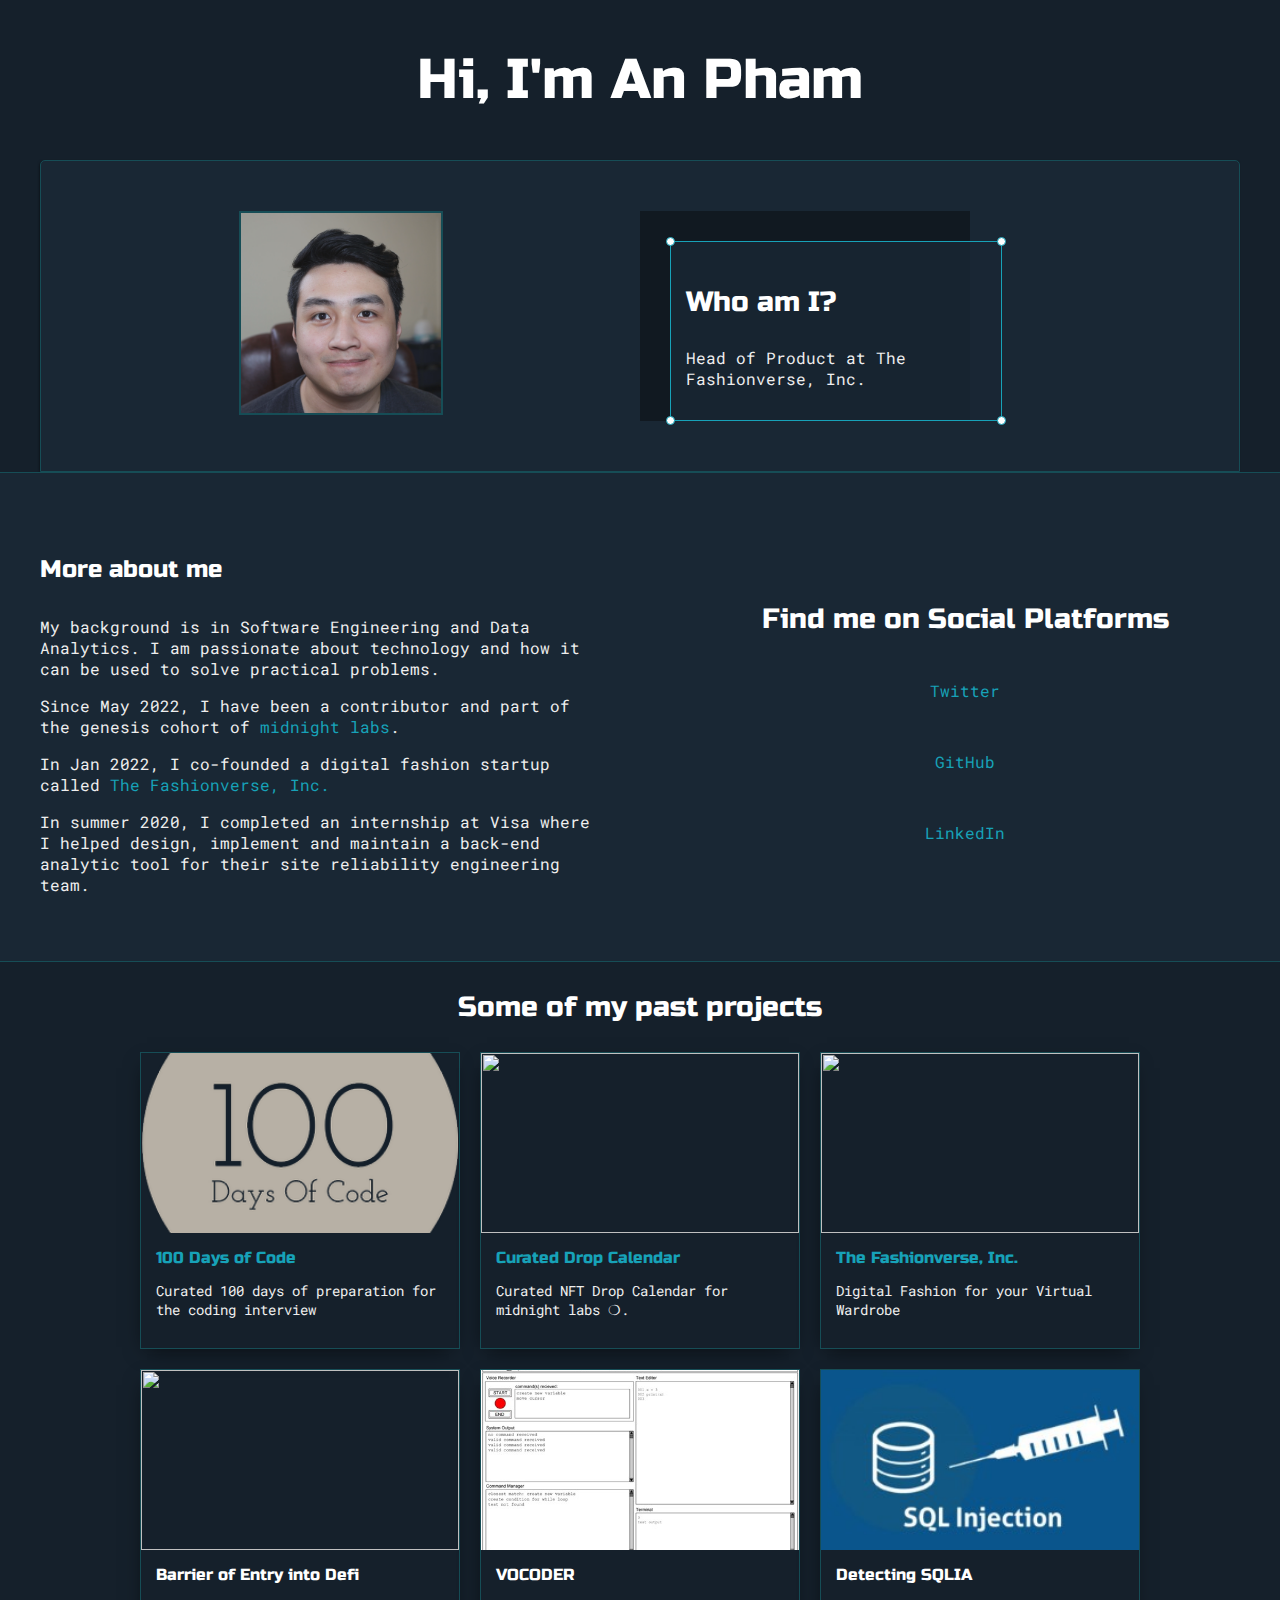
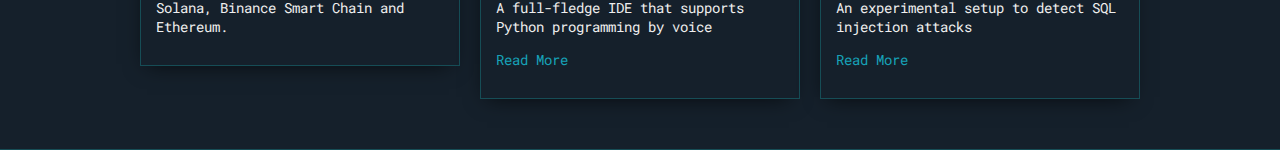
==== commit 00c28326: "adding 100 days of code" ====
--- a/index.html
+++ b/index.html
@@ -1,6 +1,16 @@
 <!DOCTYPE html>
 <html>
 <head>
+	<!-- Google tag (gtag.js) -->
+	<script async src="https://www.googletagmanager.com/gtag/js?id=G-9ZRCYJW1M1"></script>
+	<script>
+	window.dataLayer = window.dataLayer || [];
+	function gtag(){dataLayer.push(arguments);}
+	gtag('js', new Date());
+
+	gtag('config', 'G-9ZRCYJW1M1');
+	</script>
+	<script src="https://kit.fontawesome.com/6f27ab2aa8.js" crossorigin="anonymous"></script>
 	<title>👨‍💻 An Pham</title>
 
 	<meta name="viewport" content="width=device-width, initial-scale=1, maximum-scale=1, minimum-scale=1" />
@@ -33,8 +43,8 @@
 						<div id="preview">
 							<div id="corner-tl" class="corner"></div>
 							<div id="corner-tr" class="corner"></div>
-							<h3>Who am I</h3>
-							<p>Head of Product and Co-founder of <a target="_blank" href="https://www.thefashionverse.io/">The Fashionverse, Inc.</a></p>
+							<h3>Who am I?</h3>
+							<p>Head of Product at The Fashionverse, Inc.</p>
 							<div id="corner-br" class="corner"></div>
 							<div id="corner-bl" class="corner"></div>
 						</div>
@@ -51,9 +61,9 @@
 				<div class="about-me">
 					<h4>More about me</h4>
 
-					<p> My background is in Software Engineering and Data Analytics.</p>
+					<p>My background is in Software Engineering and Data Analytics. I am passionate about technology and how it can be used to solve practical problems.</p>
 
-					<p>I am passionate about technology and how it can be used to solve practical problems</p>
+					<p>Since May 2022, I have been a contributor and part of the genesis cohort of <a target="_blank" href="https://www.joinmidnightlabs.com/">midnight labs</a>.</p>
 
 					<p>In Jan 2022, I co-founded a digital fashion startup called <a target="_blank" href="https://www.thefashionverse.io/">The Fashionverse, Inc.</a></p> 
 
@@ -63,11 +73,11 @@
 
 				<div class="social-links">
 					<h3>Find me on Social Platforms</h3>
-					<a target="_blank" href="https://www.linkedin.com/in/binh-an-pham/">LinkedIn: @An Pham</a>
+					<p class="about-me"><i class="fab fa-twitter-square fa-xl"></i> <a target="_blank" href="https://twitter.com/0xAnP">Twitter</a></p>
 					<br>
-					<a target="_blank" href="https://github.com/0xanp">GitHub: @0xanp</a>
+					<p class="about-me"><i class="fab fa-github-square fa-xl"></i> <a target="_blank" href="https://github.com/0xanp">GitHub</a></p>
 					<br>
-					<a target="_blank" href="https://twitter.com/0xAnP">Twitter: @0xAnP</a>
+					<p class="about-me"><i class="fab fa-linkedin fa-xl"></i> <a target="_blank" href="https://www.linkedin.com/in/binh-an-pham/">LinkedIn</a></p>
 				</div>
 			</div>
 
@@ -77,8 +87,47 @@
 	<section class="s1">
 		<div class="main-container">
 			<h3 style="text-align: center;">Some of my past projects</h3>
+			<div class="post-wrapper">
+				<div class="post">
+					<img class="thumbnail" src="asset/100days.png">
+					<div class="post-preview">
+						<h6 class="post-title"><a href="https://ahundreddaysofcode.herokuapp.com/">100 Days of Code</a></h6>
+						<p class="post-intro">Curated 100 days of preparation for the coding interview</p>
+						<p class="post-intro"><a href="calendar.html"></a></p>
+					</div>
+				</div>
+				<div>
+					<div class="post">
+						<img class="thumbnail" src="asset/ml.jpg">
+						<div class="post-preview">
+							<h6 class="post-title"><a href="https://calendar.joinmidnightlabs.com">Curated Drop Calendar</a></h6>
+							<p class="post-intro">Curated NFT Drop Calendar for midnight labs ❍.</p>
+							<p class="post-intro"><a href="calendar.html"></a></p>
+						</div>
+					</div>
+				</div>
+				
+				<div>
+					<div class="post">
+						<img class="thumbnail" src="asset/fv.gif">
+						<div class="post-preview">
+							<h6 class="post-title"><a href="https://www.thefashionverse.io">The Fashionverse, Inc.</a></h6>
+							<p class="post-intro">Digital Fashion for your Virtual Wardrobe</p>
+							<p class="post-intro"><a href="fv.html"></a></p>
+						</div>
+					</div>
+				</div>
 
-			<div class="post-wrapper">
+				<div>
+					<div class="post">
+						<img class="thumbnail" src="asset/defi.png">
+						<div class="post-preview">
+							<h6 class="post-title">Barrier of Entry into Defi</h6>
+							<p class="post-intro">Solana, Binance Smart Chain and Ethereum.</p>
+							<p class="post-intro"><a href="defi.html"></a></p>
+						</div>
+					</div>
+				</div>
 
 				<div>
 					<div class="post">
@@ -86,7 +135,7 @@
 						<div class="post-preview">
 							<h6 class="post-title">VOCODER</h6>
 							<p class="post-intro"> A full-fledge IDE that supports Python programming by voice</p>
-							<a href="vocoder.html">Read More</a>
+							<p class="post-intro"><a href="vocoder.html">Read More</a></p>
 						</div>
 					</div>
 				</div>
@@ -97,12 +146,10 @@
 						<div class="post-preview">
 							<h6 class="post-title">Detecting SQLIA</h6>
 							<p class="post-intro">An experimental setup to detect SQL injection attacks</p>
-							<a href="sqlia.html">Read More</a>
+							<p class="post-intro"><a href="sqlia.html">Read More</a></p>						
 						</div>
 					</div>
 				</div>
-
-
 
 			</div>
 		</div>
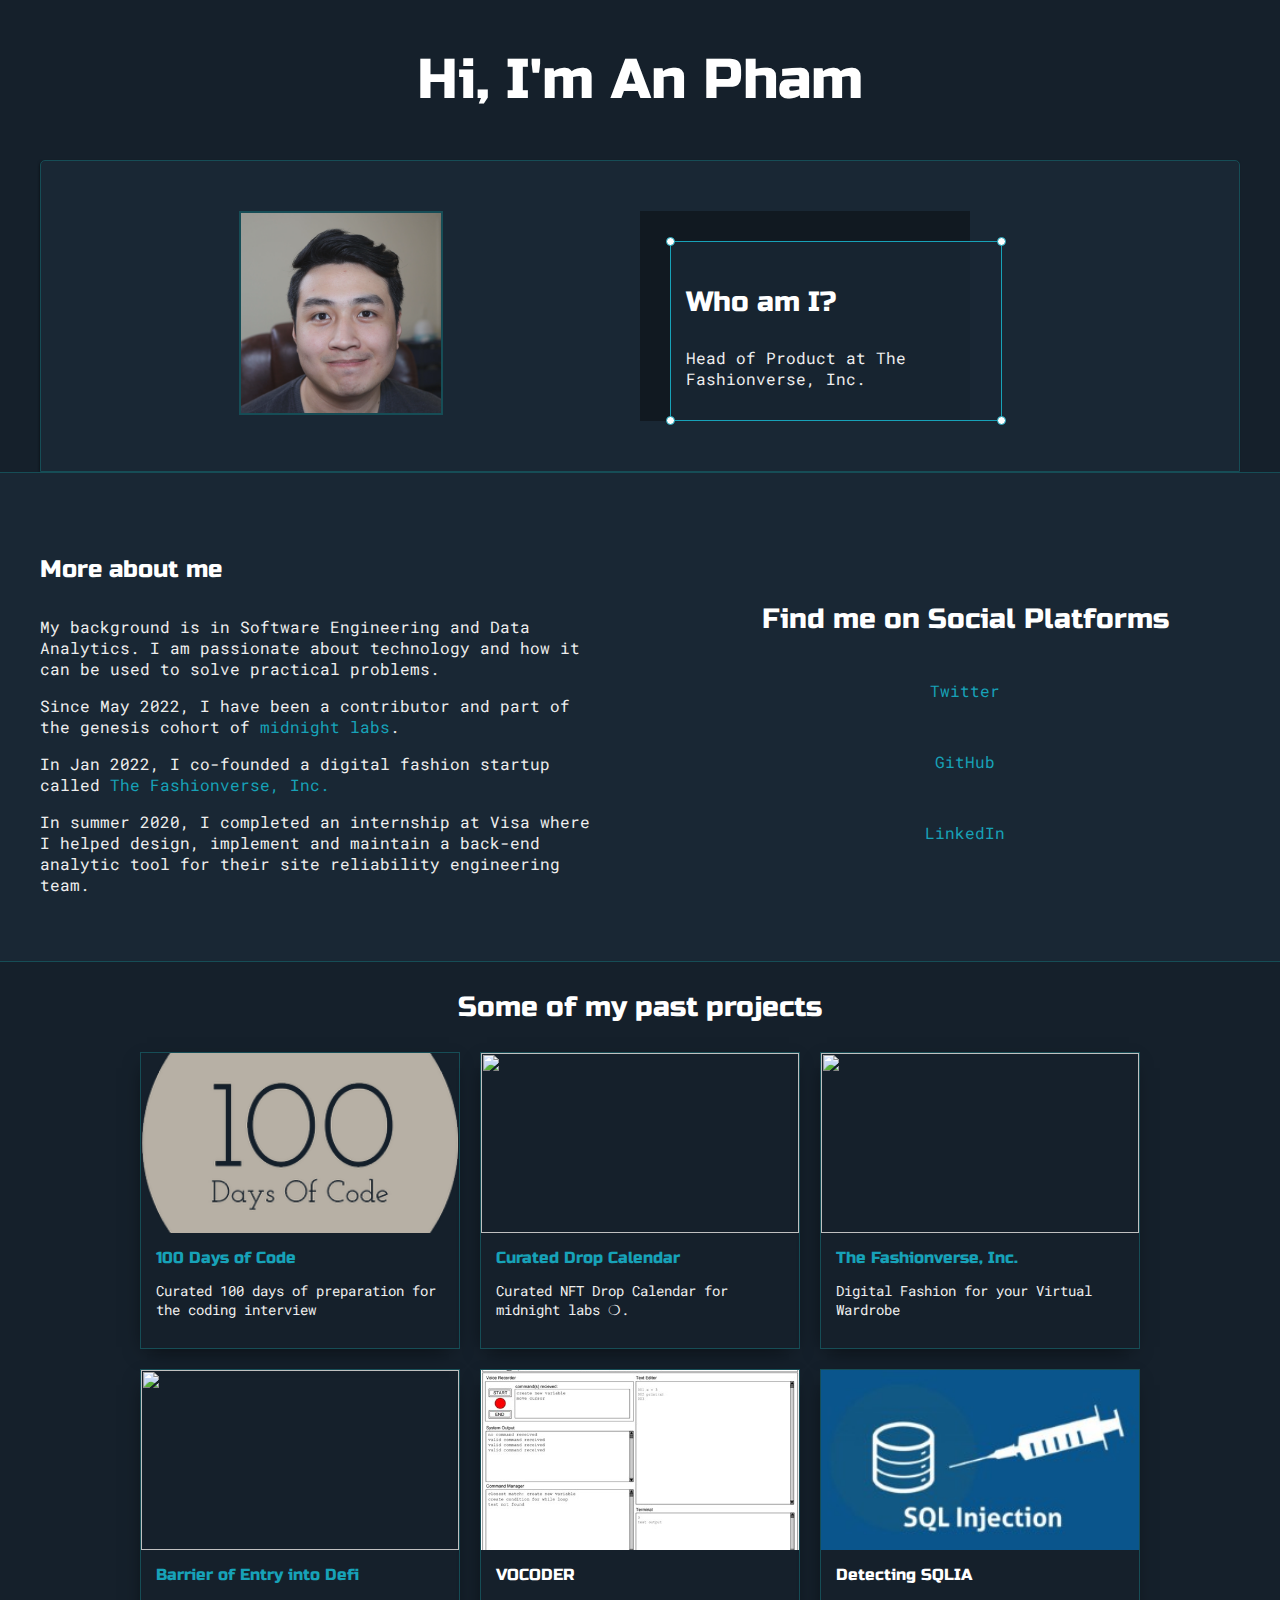
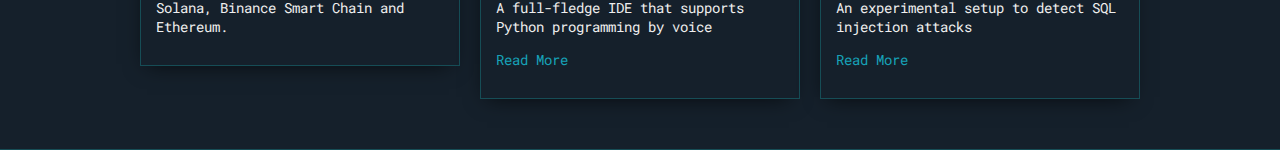
==== commit 854c11c5: "adding github for entry to defi" ====
--- a/index.html
+++ b/index.html
@@ -117,12 +117,12 @@
 						</div>
 					</div>
 				</div>
-
+				
 				<div>
 					<div class="post">
 						<img class="thumbnail" src="asset/defi.png">
 						<div class="post-preview">
-							<h6 class="post-title">Barrier of Entry into Defi</h6>
+							<h6 class="post-title"><a href="https://github.com/0xanp/defi-entry">Barrier of Entry into Defi</a></h6>
 							<p class="post-intro">Solana, Binance Smart Chain and Ethereum.</p>
 							<p class="post-intro"><a href="defi.html"></a></p>
 						</div>
